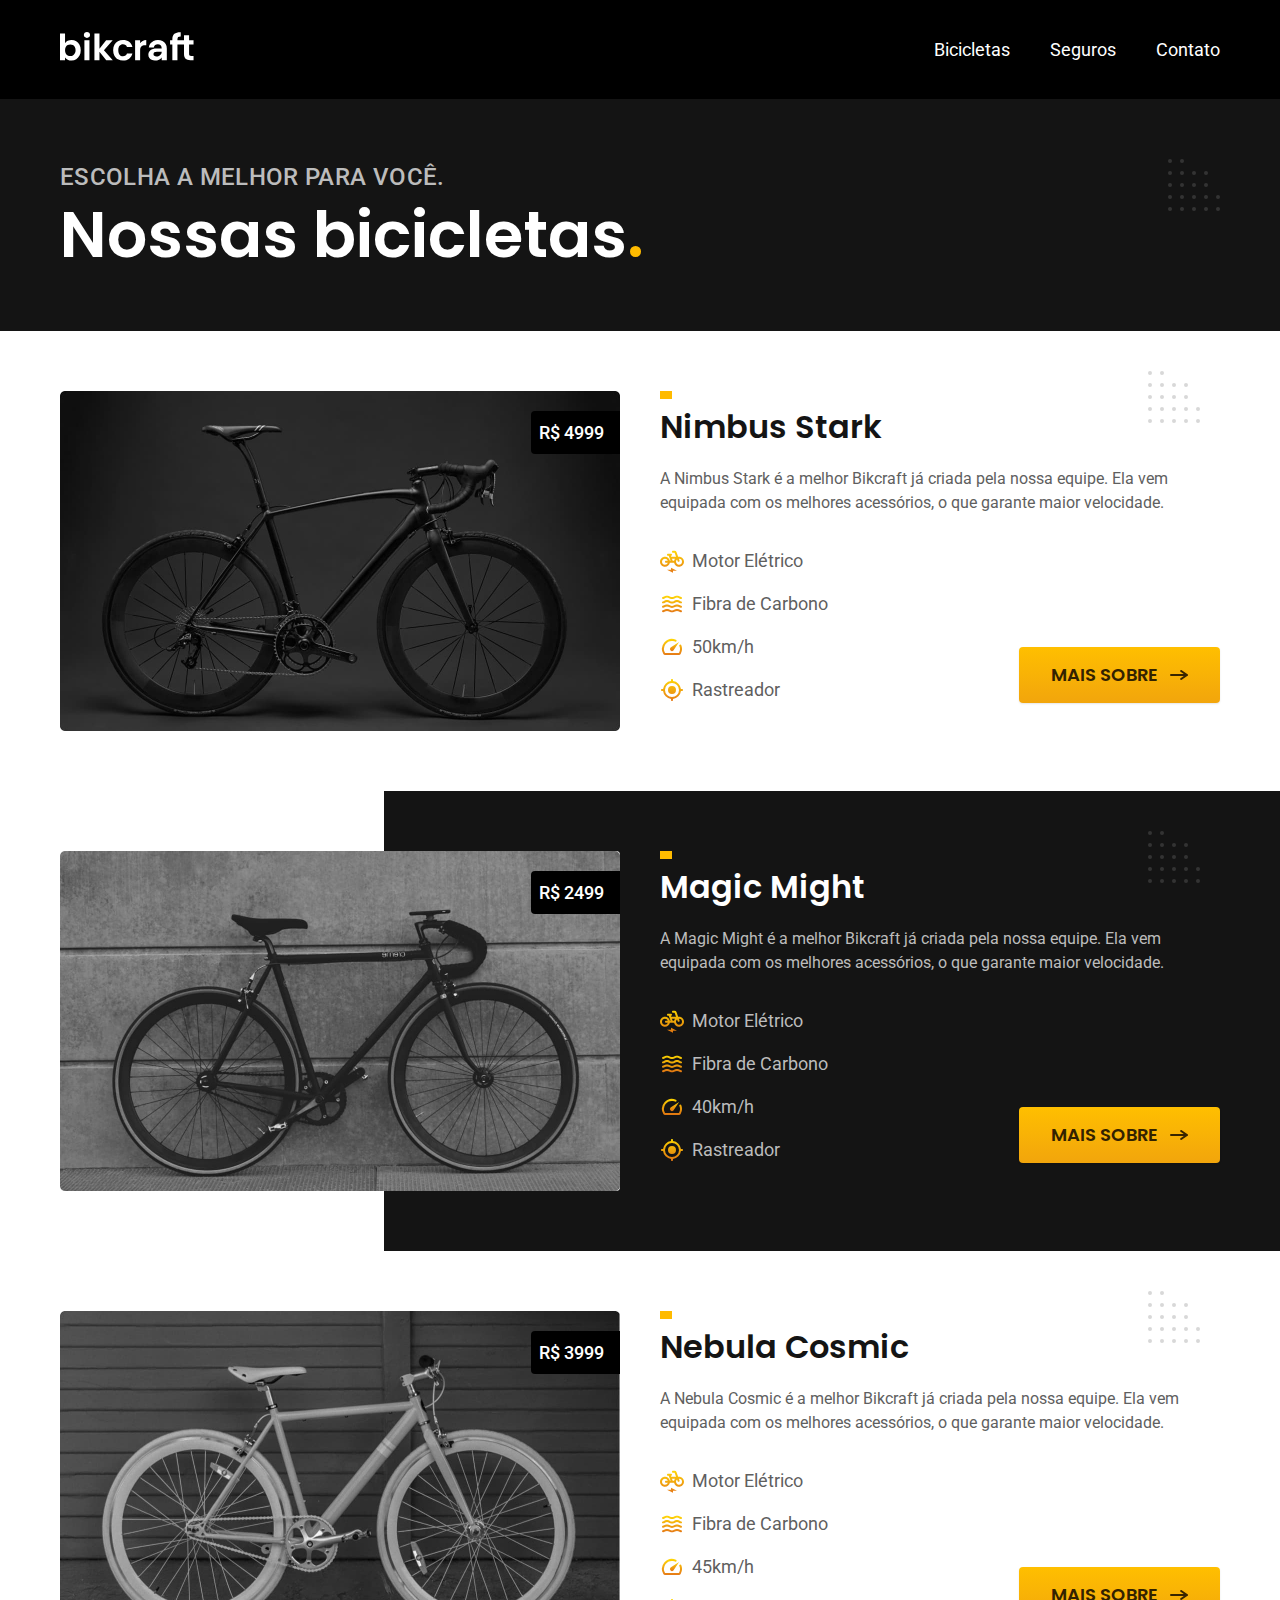
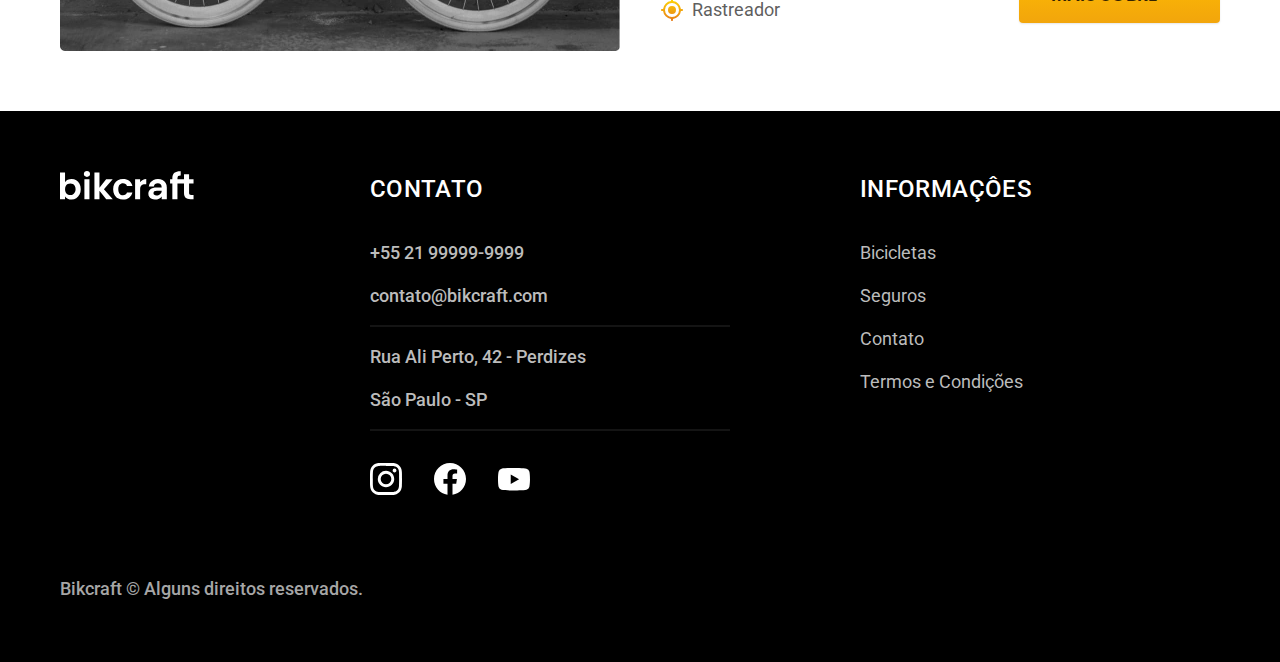
==== bicicletas.html @ 43f62c46 "Finalizando o html e css" ====
<!DOCTYPE html>
<html lang="pt-br">

<head>
    <meta charset="UTF-8">
    <meta name="viewport" content="width=device-width, initial-scale=1.0">
    <link rel="icon" href="./img/favicon.svg">
    <title>Bicicleas | Bikcraft</title>
    <link rel="preconnect" href="https://fonts.googleapis.com">
    <link rel="preconnect" href="https://fonts.gstatic.com" crossorigin>
    <link
        href="https://fonts.googleapis.com/css2?family=Merriweather:ital,wght@1,900&family=Poppins:wght@400;600&family=Roboto:wght@400;500&display=swap"
        rel="stylesheet">
    <meta name="description" content="Termos e condições">
    <link rel="preload" href="./css/style.css" as="style">
    <link rel="stylesheet" href="./css/style.css">
</head>

<body id="bicicletas">
    <header class="header-bg">
        <div class="header container">
            <a href="./">
                <img src="./img/bikcraft.svg" width="134" height="36" alt="bikcraft">
            </a>
            <nav aria-label="primaria">
                <ul class="header__menu cor-0 font-1-m">
                    <li><a href="./bicicletas.html">Bicicletas</a></li>
                    <li><a href="./seguros.html">Seguros</a></li>
                    <li><a href="./contato.html">Contato</a></li>
                </ul>
            </nav>
        </div>
    </header>
    <main>
        <div class="titulo-bg">
            <div class="titulo container">
                <p class="font-2-l-b cor-5">Escolha a melhor para você.</p>
                <h1 class="font-1-xxl cor-0">Nossas bicicletas<span class="cor-prim1">.</span></h1>
            </div>
        </div>

        <div class="bicicletas container">
            <div class="bicicletas__imagem">
                <img src="./img/bicicletas/nimbus.jpg" width="1120" height="680" alt="Bicicleta preta">
                <span class="font-2-m cor-0">R$ 4999</span>
            </div>
            <div class="bicicletas__conteudo">
                <h2 class="font-1-xl">Nimbus Stark</h2>
                <p class="font-2-s cor-8">A Nimbus Stark é a melhor Bikcraft já criada pela nossa equipe. Ela vem
                    equipada com os melhores acessórios, o que garante maior velocidade.</p>
                <ul class="font-1-m cor-8">
                    <li>
                        <img src="./img/icones/eletrica.svg" width="32" height="32" alt="">
                        Motor Elétrico
                    </li>
                    <li>
                        <img src="./img/icones/carbono.svg" width="32" height="32" alt="">
                        Fibra de Carbono
                    </li>
                    <li>
                        <img src="./img/icones/velocidade.svg" width="32" height="32" alt="">
                        50km/h
                    </li>
                    <li>
                        <img src="./img/icones/rastreador.svg" width="32" height="32" alt="">
                        Rastreador
                    </li>
                </ul>
                <a class="botao seta" href="./bicicletas/nimbus.html">Mais sobre</a>
            </div>
        </div>
        <div class="bicicletas-bg">
            <div class="bicicletas container">
                <div class="bicicletas__imagem">
                    <img src="./img/bicicletas/magic.jpg" width="1120" height="680" alt="Bicicleta preta">
                    <span class="font-2-m cor-0">R$ 2499</span>
                </div>
                <div class="bicicletas__conteudo">
                    <h2 class="font-1-xl cor-0">Magic Might</h2>
                    <p class="font-2-s cor-5">A Magic Might é a melhor Bikcraft já criada pela nossa equipe. Ela vem
                        equipada com os melhores acessórios, o que garante maior velocidade.</p>
                    <ul class="font-1-m cor-5">
                        <li>
                            <img src="./img/icones/eletrica.svg" width="32" height="32" alt="">
                            Motor Elétrico
                        </li>
                        <li>
                            <img src="./img/icones/carbono.svg" width="32" height="32" alt="">
                            Fibra de Carbono
                        </li>
                        <li>
                            <img src="./img/icones/velocidade.svg" width="32" height="32" alt="">
                            40km/h
                        </li>
                        <li>
                            <img src="./img/icones/rastreador.svg" width="32" height="32" alt="">
                            Rastreador
                        </li>
                    </ul>
                    <a class="botao seta" href="./bicicletas/magic.html">Mais sobre</a>
                </div>
            </div>
        </div>
        <div class="bicicletas container">
            <div class="bicicletas__imagem">
                <img src="./img/bicicletas/nebula.jpg" width="1120" height="680" alt="Bicicleta preta">
                <span class="font-2-m cor-0">R$ 3999</span>
            </div>
            <div class="bicicletas__conteudo">
                <h2 class="font-1-xl">Nebula Cosmic</h2>
                <p class="font-2-s cor-8">A Nebula Cosmic é a melhor Bikcraft já criada pela nossa equipe. Ela vem
                    equipada com os melhores acessórios, o que garante maior velocidade.</p>
                <ul class="font-1-m cor-8">
                    <li>
                        <img src="./img/icones/eletrica.svg" width="32" height="32" alt="">
                        Motor Elétrico
                    </li>
                    <li>
                        <img src="./img/icones/carbono.svg" width="32" height="32" alt="">
                        Fibra de Carbono
                    </li>
                    <li>
                        <img src="./img/icones/velocidade.svg" width="32" height="32" alt="">
                        45km/h
                    </li>
                    <li>
                        <img src="./img/icones/rastreador.svg" width="32" height="32" alt="">
                        Rastreador
                    </li>
                </ul>
                <a class="botao seta" href="./bicicletas/nebula.html">Mais sobre</a>
            </div>
        </div>
    </main>

    <footer class="footer-bg">
        <div class="footer container">
            <img src="./img/bikcraft.svg" width="134" height="36" alt="Bikcraft">
            <div class="footer__contato">
                <h3 class="font-2-l-b cor-0">Contato</h3>
                <ul class="font-2-m cor-5">
                    <li><a href="tel:+5521999999999">+55 21 99999-9999</a></li>
                    <li><a href="mailto:">contato@bikcraft.com</a></li>
                    <li>Rua Ali Perto, 42 - Perdizes</li>
                    <li>São Paulo - SP</li>
                </ul>
                <div class="footer__redes">
                    <a href="./">
                        <img src="./img/icones/instagram.svg" width="32" height="32" alt="Instagram">
                    </a>
                    <a href="./">
                        <img src="./img/icones/facebook.svg" width="32" height="32" alt="Facebook">
                    </a>
                    <a href="./">
                        <img src="./img/icones/youtube.svg" width="32" height="32" alt="Youtube">
                    </a>
                </div>
            </div>
            <div class="footer__informacoes">
                <h3 class="font-2-l-b cor-0">Informaçôes</h3>
                <nav>
                    <ul class="font-1-m cor-5">
                        <li><a href="./bicicletas.html">Bicicletas</a></li>
                        <li><a href="./seguros.html">Seguros</a></li>
                        <li><a href="./contato.html">Contato</a></li>
                        <li><a href="./termos.html">Termos e Condições</a></li>
                    </ul>
                </nav>
            </div>
            <p class="font-2-m cor-6 footer__copy">Bikcraft © Alguns direitos reservados.</p>
        </div>
    </footer>
</body>

</html>
---- css/style.css ----
@import "./global/global.css";
@import "./utilidades/tipografia.css";
@import "./utilidades/cores.css";

@import "./global/header.css";
@import "./global/footer.css";

/* Utilidades */
@import "./utilidades/componentes.css";
@import "./utilidades/formulario.css";

/* Homes */
@import "./home/intro.css";
@import "./home/tecnologia.css";
@import "./home/parceiros.css";
@import "./home/depoimento.css";

/* Bicicletas */
@import "./bicicletas/bicicletas-lista.css";
@import "./bicicletas/bicicletas.css";

/* Bicicleta */
@import "./bicicleta/bicicleta.css";
@import "./bicicleta/seguro.css";

/* Seguros */
@import "./seguros/seguros.css";
@import "./seguros/vantagens.css";
@import "./seguros/perguntas.css";

/* Contato */
@import "./contato/contato.css";
@import "./contato/lojas.css";

/* Orçamento */
@import "./orcamento/orcamento.css";

/* termos */
@import "./termos/termos.css";
---- css/style.css ----
@import "./global/global.css";
@import "./utilidades/tipografia.css";
@import "./utilidades/cores.css";

@import "./global/header.css";
@import "./global/footer.css";

/* Utilidades */
@import "./utilidades/componentes.css";
@import "./utilidades/formulario.css";

/* Homes */
@import "./home/intro.css";
@import "./home/tecnologia.css";
@import "./home/parceiros.css";
@import "./home/depoimento.css";

/* Bicicletas */
@import "./bicicletas/bicicletas-lista.css";
@import "./bicicletas/bicicletas.css";

/* Bicicleta */
@import "./bicicleta/bicicleta.css";
@import "./bicicleta/seguro.css";

/* Seguros */
@import "./seguros/seguros.css";
@import "./seguros/vantagens.css";
@import "./seguros/perguntas.css";

/* Contato */
@import "./contato/contato.css";
@import "./contato/lojas.css";

/* Orçamento */
@import "./orcamento/orcamento.css";

/* termos */
@import "./termos/termos.css";
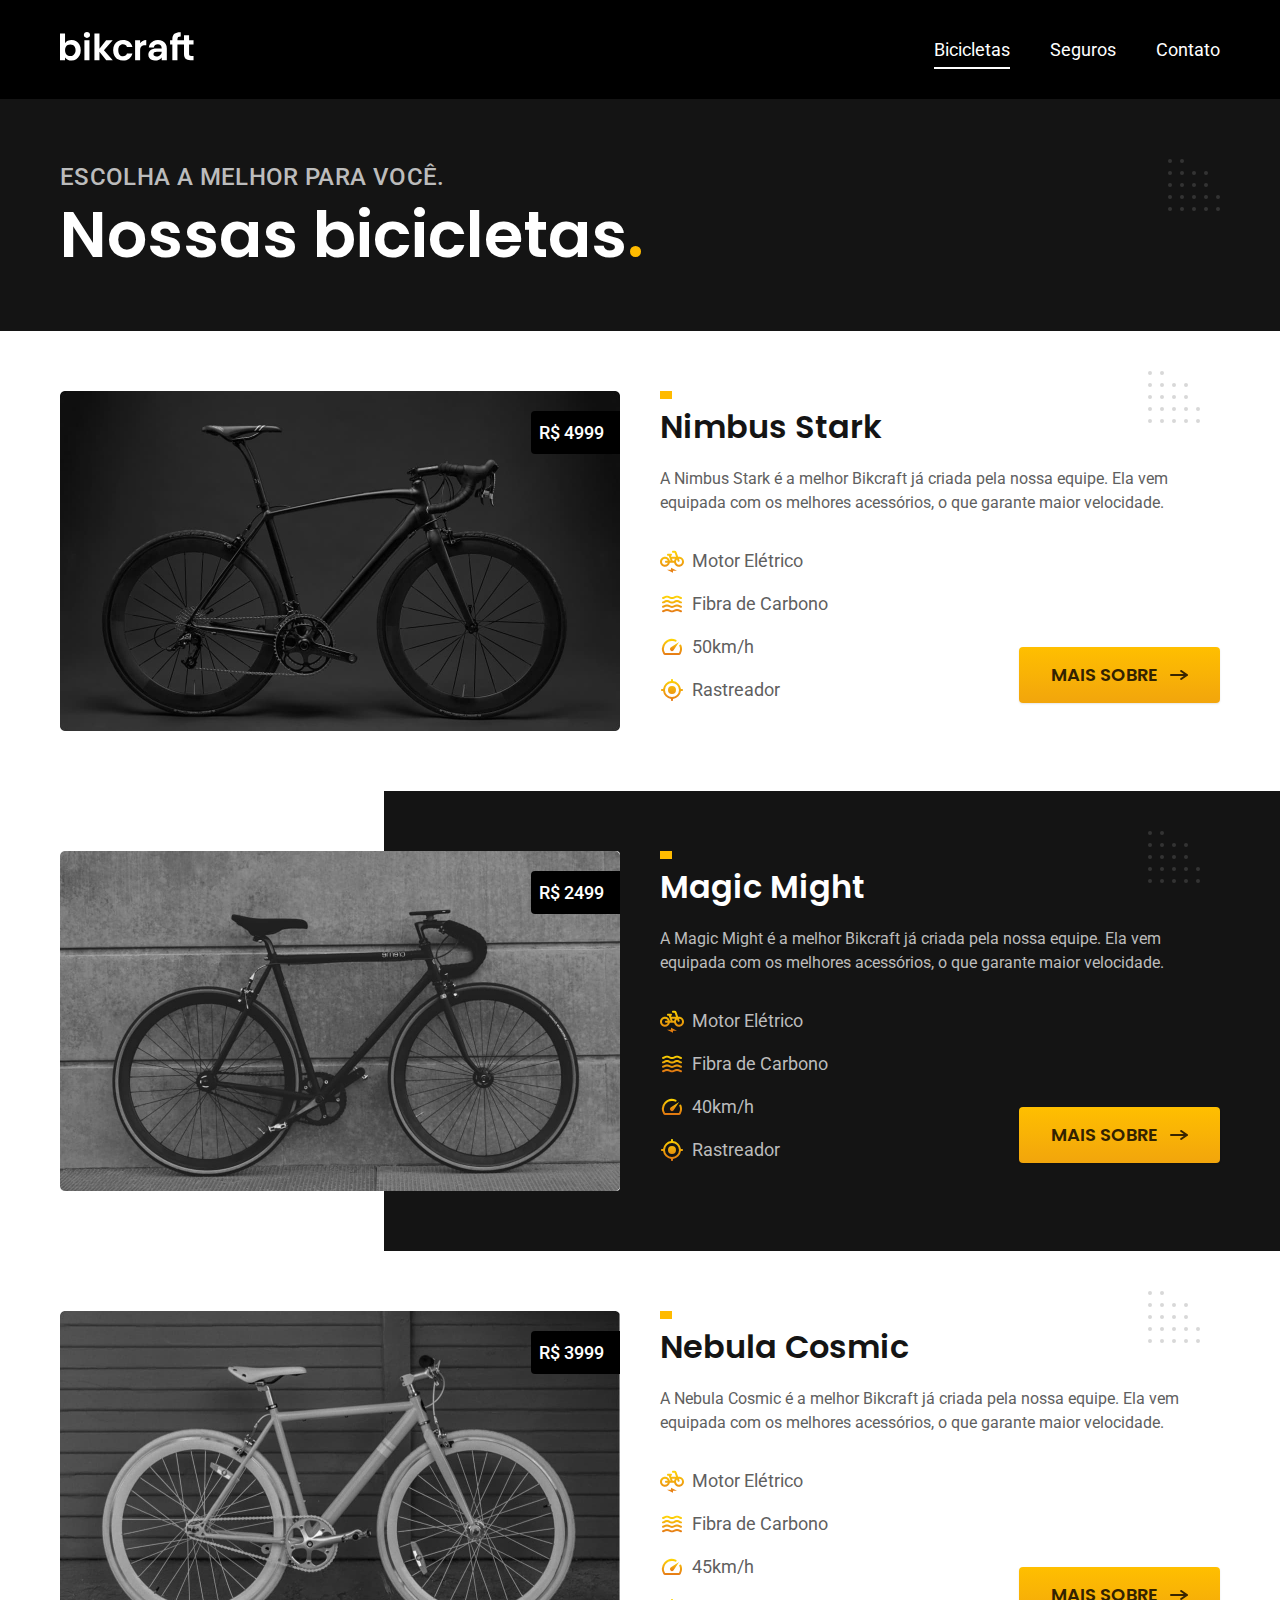
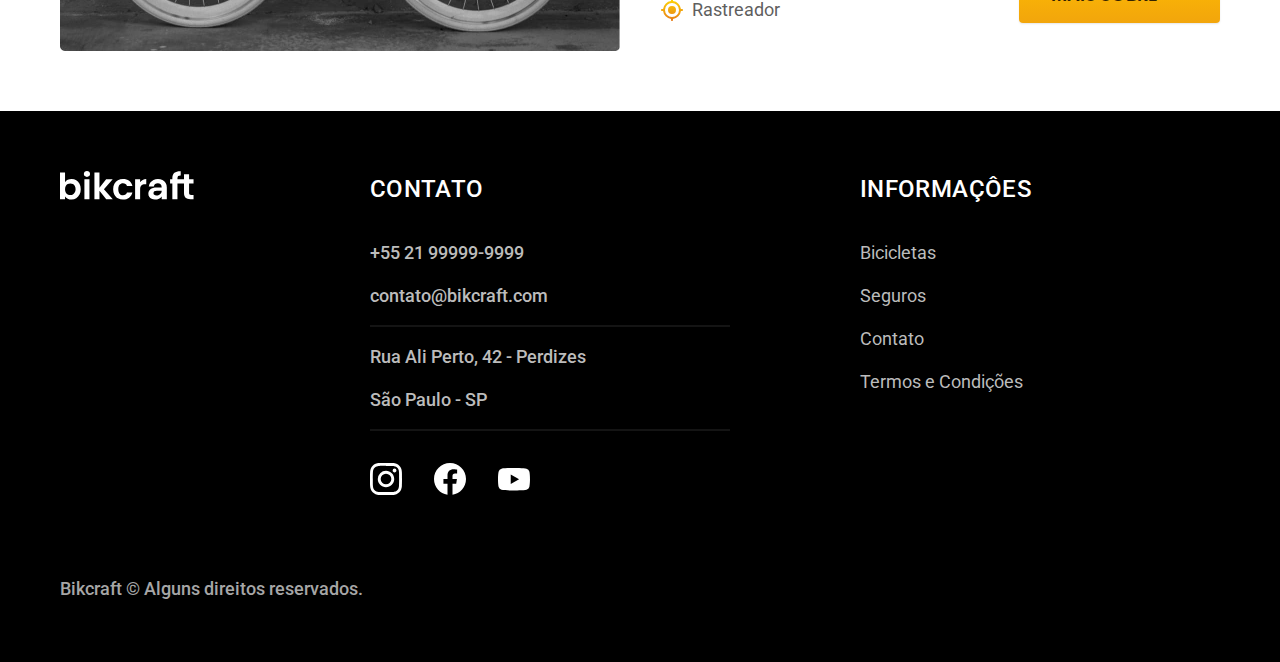
==== commit fd408a6b: "Inserindo as animações" ====
--- a/bicicletas.html
+++ b/bicicletas.html
@@ -14,6 +14,9 @@
     <meta name="description" content="Termos e condições">
     <link rel="preload" href="./css/style.css" as="style">
     <link rel="stylesheet" href="./css/style.css">
+    <script>
+        document.documentElement.classList.add('js')
+    </script>
 </head>
 
 <body id="bicicletas">
@@ -170,6 +173,7 @@
             <p class="font-2-m cor-6 footer__copy">Bikcraft © Alguns direitos reservados.</p>
         </div>
     </footer>
+    <script src="./js/script.js"></script>
 </body>
 
 </html>--- a/css/style.css
+++ b/css/style.css
@@ -1,6 +1,7 @@
 @import "./global/global.css";
 @import "./utilidades/tipografia.css";
 @import "./utilidades/cores.css";
+@import "./utilidades/animacao.css";
 
 @import "./global/header.css";
 @import "./global/footer.css";
--- a/css/style.css
+++ b/css/style.css
@@ -1,6 +1,7 @@
 @import "./global/global.css";
 @import "./utilidades/tipografia.css";
 @import "./utilidades/cores.css";
+@import "./utilidades/animacao.css";
 
 @import "./global/header.css";
 @import "./global/footer.css";
